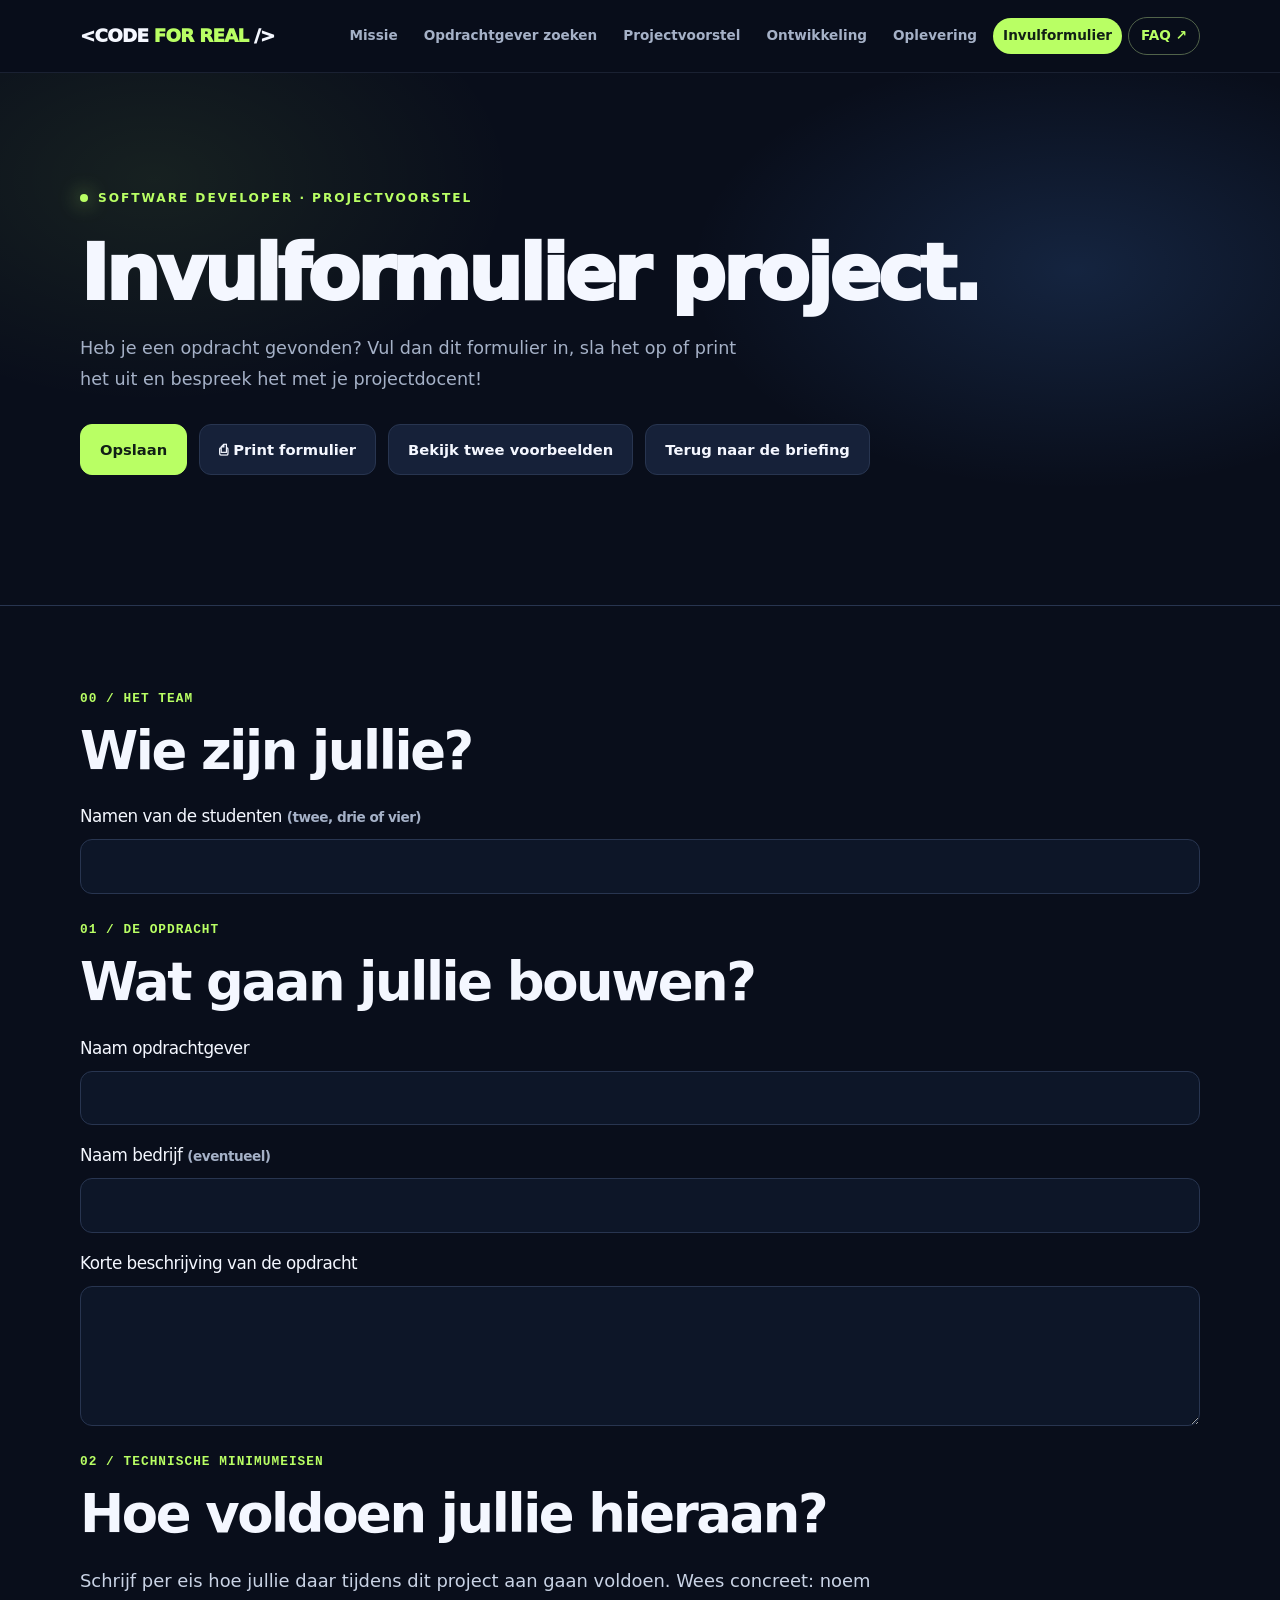
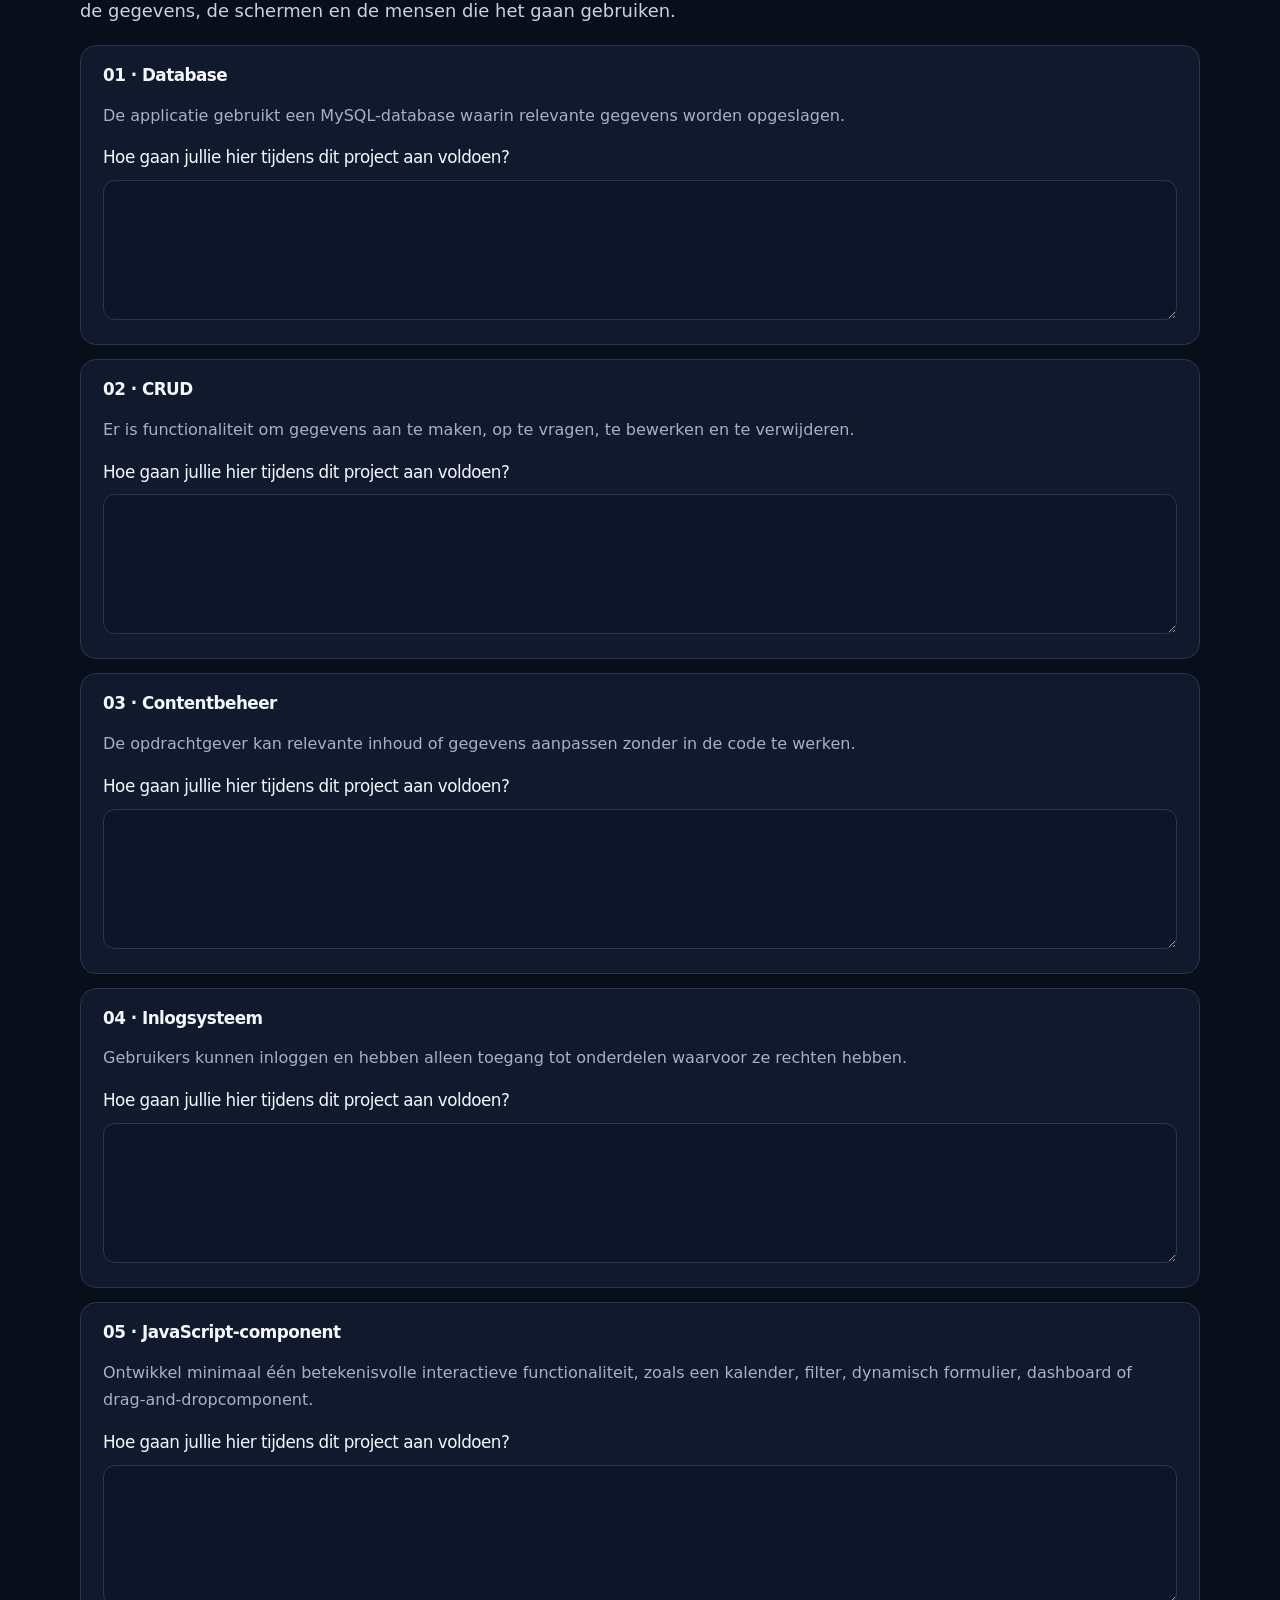
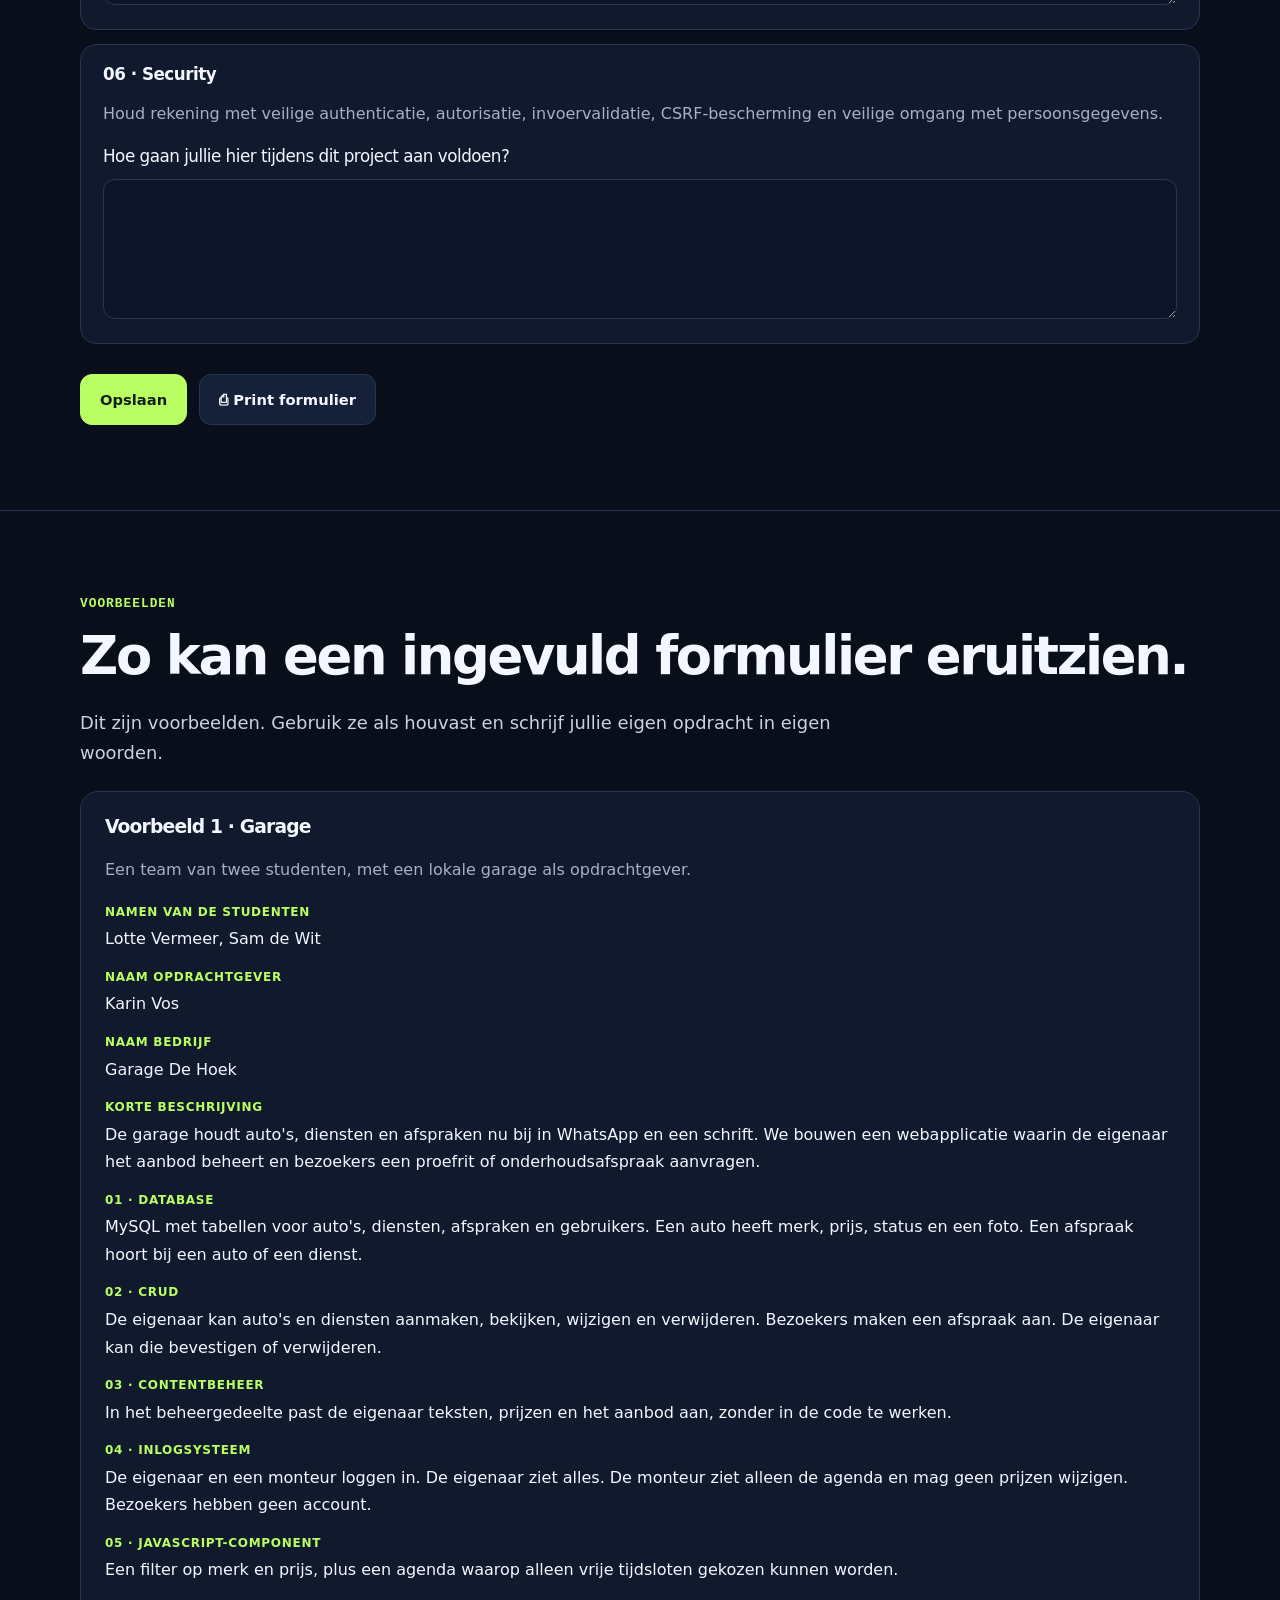
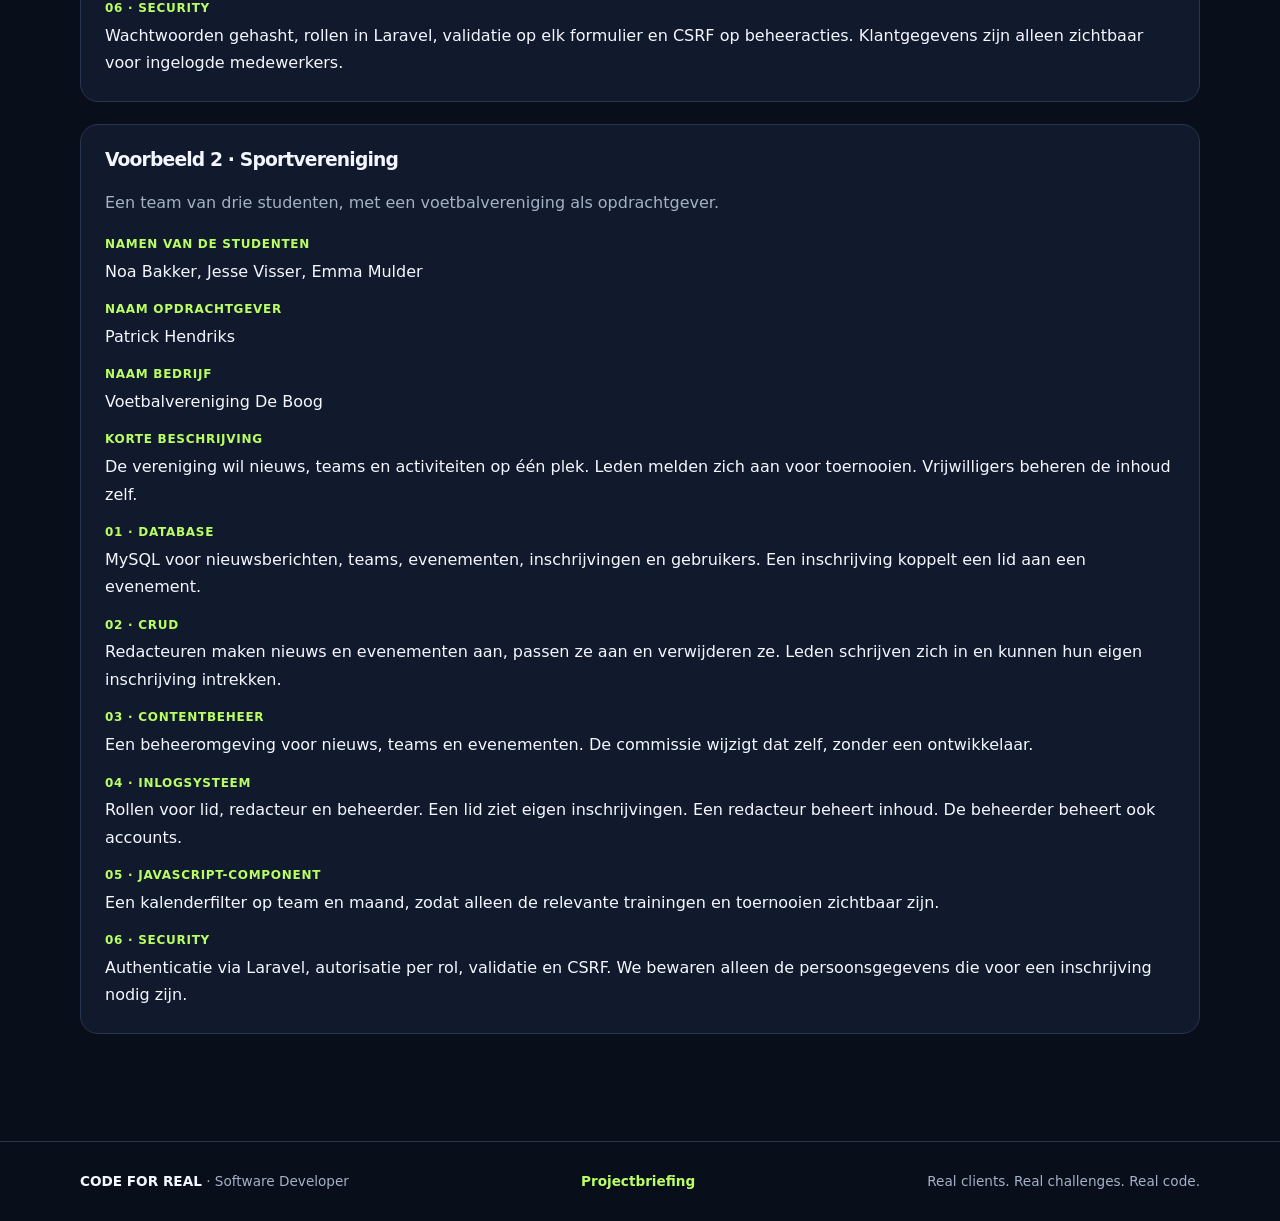
==== invulformulier.html @ 20a32e30 "first commit" ====
<!DOCTYPE html>
<html lang="nl">
<head>
  <meta charset="UTF-8">
  <meta name="viewport" content="width=device-width, initial-scale=1">
  <meta name="theme-color" content="#0a1020">
  <meta name="description" content="Invulformulier project voor Code for Real. Beschrijf de opdracht en hoe je aan de technische minimumeisen gaat voldoen.">
  <title>Invulformulier project — Challenge: Code For Real</title>
  <link rel="stylesheet" href="css/style.css">
  <script src="js/main.js" defer></script>
</head>
<body class="form-page">
  <header class="topbar">
    <div class="shell navrow">
      <a href="index.html" class="brand">&lt;CODE <span>FOR REAL</span> /&gt;</a>
      <nav class="nav" aria-label="Hoofdnavigatie">
        <a href="index.html#missie">Missie</a>
        <a href="index.html#zoeken">Opdrachtgever zoeken</a>
        <a href="index.html#pitch">Projectvoorstel</a>
        <a href="index.html#bouwen">Ontwikkeling</a>
        <a href="index.html#oplevering">Oplevering</a>
        <a href="invulformulier.html" aria-current="page">Invulformulier</a>
        <a class="nav-cta" href="index.html#faq">FAQ ↗</a>
      </nav>
    </div>
  </header>

  <section class="hero" id="top">
    <div class="shell">
      <div class="eyebrow"><span class="dot"></span> Software Developer · Projectvoorstel</div>
      <h1 class="form-title">Invulformulier project.</h1>
      <p class="lead">Heb je een opdracht gevonden? Vul dan dit formulier in, sla het op of print het uit en bespreek het met je projectdocent!</p>
      <div class="hero-actions">
        <button class="btn primary" type="submit" form="project-form">Opslaan</button>
        <button class="btn" type="button" data-print-form>⎙ Print formulier</button>
        <a class="btn" href="#voorbeelden">Bekijk twee voorbeelden</a>
        <a class="btn" href="index.html#bouwen">Terug naar de briefing</a>
      </div>
      <p class="save-status" id="save-status" role="status"></p>
    </div>
  </section>

  <main>
    <section>
      <div class="shell">
        <form id="project-form">
          <div class="section-num">00 / Het team</div>
          <h2 class="section-title">Wie zijn jullie?</h2>
          <div class="field">
            <label for="studenten">Namen van de studenten <span class="optional">(twee, drie of vier)</span></label>
            <input id="studenten" name="studenten" type="text" autocomplete="off">
          </div>

          <div class="form-block">
          <div class="section-num">01 / De opdracht</div>
          <h2 class="section-title">Wat gaan jullie bouwen?</h2>

          <div class="field">
            <label for="opdrachtgever">Naam opdrachtgever</label>
            <input id="opdrachtgever" name="opdrachtgever" type="text" autocomplete="name">
          </div>

          <div class="field">
            <label for="bedrijf">Naam bedrijf <span class="optional">(eventueel)</span></label>
            <input id="bedrijf" name="bedrijf" type="text" autocomplete="organization">
          </div>

          <div class="field">
            <label for="beschrijving">Korte beschrijving van de opdracht</label>
            <textarea id="beschrijving" name="beschrijving"></textarea>
          </div>

          </div>

          <div class="form-block">
            <div class="section-num">02 / Technische minimumeisen</div>
            <h2 class="section-title">Hoe voldoen jullie hieraan?</h2>
            <p class="intro">Schrijf per eis hoe jullie daar tijdens dit project aan gaan voldoen. Wees concreet: noem de gegevens, de schermen en de mensen die het gaan gebruiken.</p>

            <article class="argument">
              <h3>01 · Database</h3>
              <p>De applicatie gebruikt een MySQL-database waarin relevante gegevens worden opgeslagen.</p>
              <div class="field">
                <label for="eis-database">Hoe gaan jullie hier tijdens dit project aan voldoen?</label>
                <textarea id="eis-database" name="eis-database"></textarea>
              </div>
            </article>

            <article class="argument">
              <h3>02 · CRUD</h3>
              <p>Er is functionaliteit om gegevens aan te maken, op te vragen, te bewerken en te verwijderen.</p>
              <div class="field">
                <label for="eis-crud">Hoe gaan jullie hier tijdens dit project aan voldoen?</label>
                <textarea id="eis-crud" name="eis-crud"></textarea>
              </div>
            </article>

            <article class="argument">
              <h3>03 · Contentbeheer</h3>
              <p>De opdrachtgever kan relevante inhoud of gegevens aanpassen zonder in de code te werken.</p>
              <div class="field">
                <label for="eis-content">Hoe gaan jullie hier tijdens dit project aan voldoen?</label>
                <textarea id="eis-content" name="eis-content"></textarea>
              </div>
            </article>

            <article class="argument">
              <h3>04 · Inlogsysteem</h3>
              <p>Gebruikers kunnen inloggen en hebben alleen toegang tot onderdelen waarvoor ze rechten hebben.</p>
              <div class="field">
                <label for="eis-login">Hoe gaan jullie hier tijdens dit project aan voldoen?</label>
                <textarea id="eis-login" name="eis-login"></textarea>
              </div>
            </article>

            <article class="argument">
              <h3>05 · JavaScript-component</h3>
              <p>Ontwikkel minimaal één betekenisvolle interactieve functionaliteit, zoals een kalender, filter, dynamisch formulier, dashboard of drag-and-dropcomponent.</p>
              <div class="field">
                <label for="eis-javascript">Hoe gaan jullie hier tijdens dit project aan voldoen?</label>
                <textarea id="eis-javascript" name="eis-javascript"></textarea>
              </div>
            </article>

            <article class="argument">
              <h3>06 · Security</h3>
              <p>Houd rekening met veilige authenticatie, autorisatie, invoervalidatie, CSRF-bescherming en veilige omgang met persoonsgegevens.</p>
              <div class="field">
                <label for="eis-security">Hoe gaan jullie hier tijdens dit project aan voldoen?</label>
                <textarea id="eis-security" name="eis-security"></textarea>
              </div>
            </article>
          </div>

          <div class="hero-actions">
            <button class="btn primary" type="submit">Opslaan</button>
            <button class="btn" type="button" data-print-form>⎙ Print formulier</button>
          </div>
        </form>
      </div>
    </section>

    <section class="examples" id="voorbeelden">
      <div class="shell">
        <div class="section-num">Voorbeelden</div>
        <h2 class="section-title">Zo kan een ingevuld formulier eruitzien.</h2>
        <p class="intro">Dit zijn voorbeelden. Gebruik ze als houvast en schrijf jullie eigen opdracht in eigen woorden.</p>

        <article class="example">
          <h3>Voorbeeld 1 · Garage</h3>
          <p class="example-note">Een team van twee studenten, met een lokale garage als opdrachtgever.</p>
          <dl class="filled">
            <div>
              <dt>Namen van de studenten</dt>
              <dd>Lotte Vermeer, Sam de Wit</dd>
            </div>
            <div>
              <dt>Naam opdrachtgever</dt>
              <dd>Karin Vos</dd>
            </div>
            <div>
              <dt>Naam bedrijf</dt>
              <dd>Garage De Hoek</dd>
            </div>
            <div>
              <dt>Korte beschrijving</dt>
              <dd>De garage houdt auto's, diensten en afspraken nu bij in WhatsApp en een schrift. We bouwen een webapplicatie waarin de eigenaar het aanbod beheert en bezoekers een proefrit of onderhoudsafspraak aanvragen.</dd>
            </div>
            <div>
              <dt>01 · Database</dt>
              <dd>MySQL met tabellen voor auto's, diensten, afspraken en gebruikers. Een auto heeft merk, prijs, status en een foto. Een afspraak hoort bij een auto of een dienst.</dd>
            </div>
            <div>
              <dt>02 · CRUD</dt>
              <dd>De eigenaar kan auto's en diensten aanmaken, bekijken, wijzigen en verwijderen. Bezoekers maken een afspraak aan. De eigenaar kan die bevestigen of verwijderen.</dd>
            </div>
            <div>
              <dt>03 · Contentbeheer</dt>
              <dd>In het beheergedeelte past de eigenaar teksten, prijzen en het aanbod aan, zonder in de code te werken.</dd>
            </div>
            <div>
              <dt>04 · Inlogsysteem</dt>
              <dd>De eigenaar en een monteur loggen in. De eigenaar ziet alles. De monteur ziet alleen de agenda en mag geen prijzen wijzigen. Bezoekers hebben geen account.</dd>
            </div>
            <div>
              <dt>05 · JavaScript-component</dt>
              <dd>Een filter op merk en prijs, plus een agenda waarop alleen vrije tijdsloten gekozen kunnen worden.</dd>
            </div>
            <div>
              <dt>06 · Security</dt>
              <dd>Wachtwoorden gehasht, rollen in Laravel, validatie op elk formulier en CSRF op beheeracties. Klantgegevens zijn alleen zichtbaar voor ingelogde medewerkers.</dd>
            </div>
          </dl>
        </article>

        <article class="example">
          <h3>Voorbeeld 2 · Sportvereniging</h3>
          <p class="example-note">Een team van drie studenten, met een voetbalvereniging als opdrachtgever.</p>
          <dl class="filled">
            <div>
              <dt>Namen van de studenten</dt>
              <dd>Noa Bakker, Jesse Visser, Emma Mulder</dd>
            </div>
            <div>
              <dt>Naam opdrachtgever</dt>
              <dd>Patrick Hendriks</dd>
            </div>
            <div>
              <dt>Naam bedrijf</dt>
              <dd>Voetbalvereniging De Boog</dd>
            </div>
            <div>
              <dt>Korte beschrijving</dt>
              <dd>De vereniging wil nieuws, teams en activiteiten op één plek. Leden melden zich aan voor toernooien. Vrijwilligers beheren de inhoud zelf.</dd>
            </div>
            <div>
              <dt>01 · Database</dt>
              <dd>MySQL voor nieuwsberichten, teams, evenementen, inschrijvingen en gebruikers. Een inschrijving koppelt een lid aan een evenement.</dd>
            </div>
            <div>
              <dt>02 · CRUD</dt>
              <dd>Redacteuren maken nieuws en evenementen aan, passen ze aan en verwijderen ze. Leden schrijven zich in en kunnen hun eigen inschrijving intrekken.</dd>
            </div>
            <div>
              <dt>03 · Contentbeheer</dt>
              <dd>Een beheeromgeving voor nieuws, teams en evenementen. De commissie wijzigt dat zelf, zonder een ontwikkelaar.</dd>
            </div>
            <div>
              <dt>04 · Inlogsysteem</dt>
              <dd>Rollen voor lid, redacteur en beheerder. Een lid ziet eigen inschrijvingen. Een redacteur beheert inhoud. De beheerder beheert ook accounts.</dd>
            </div>
            <div>
              <dt>05 · JavaScript-component</dt>
              <dd>Een kalenderfilter op team en maand, zodat alleen de relevante trainingen en toernooien zichtbaar zijn.</dd>
            </div>
            <div>
              <dt>06 · Security</dt>
              <dd>Authenticatie via Laravel, autorisatie per rol, validatie en CSRF. We bewaren alleen de persoonsgegevens die voor een inschrijving nodig zijn.</dd>
            </div>
          </dl>
        </article>
      </div>
    </section>
  </main>

  <footer class="footer">
    <div class="shell">
      <div><strong>CODE FOR REAL</strong> · Software Developer</div>
      <div><a href="index.html">Projectbriefing</a></div>
      <div>Real clients. Real challenges. Real code.</div>
    </div>
  </footer>
</body>
</html>
---- css/style.css ----
:root {
  color-scheme: dark;
  --bg: #090e1b;
  --panel: #111a2c;
  --panel2: #162139;
  --ink: #f4f7ff;
  --muted: #a5b1c7;
  --line: #283550;
  --accent: #b9ff64;
  --blue: #72baff;
  --radius: 20px;
  --width: 1120px;
}

* {
  box-sizing: border-box;
}

html {
  scroll-behavior: smooth;
  scroll-padding-top: 95px;
}

body {
  margin: 0;
  font-family: Inter, ui-sans-serif, system-ui, -apple-system, BlinkMacSystemFont, "Segoe UI", sans-serif;
  background: var(--bg);
  color: var(--ink);
  line-height: 1.72;
}

a {
  color: inherit;
}

button {
  font: inherit;
}

::selection {
  background: var(--accent);
  color: #09120c;
}

.shell {
  width: min(var(--width), calc(100% - 40px));
  margin: auto;
}

.topbar {
  position: sticky;
  top: 0;
  z-index: 20;
  background: rgba(9, 14, 27, .9);
  backdrop-filter: blur(18px);
  border-bottom: 1px solid rgba(150, 170, 210, .13);
}

.navrow {
  min-height: 72px;
  display: flex;
  align-items: center;
  justify-content: space-between;
  gap: 20px;
}

.brand {
  text-decoration: none;
  font-weight: 950;
  letter-spacing: -.04em;
  font-size: 1.14rem;
}

.brand span {
  color: var(--accent);
}

.nav {
  display: flex;
  gap: 6px;
  align-items: center;
  flex-wrap: wrap;
}

.nav a {
  text-decoration: none;
  color: var(--muted);
  font-size: .85rem;
  font-weight: 700;
  border-radius: 999px;
  padding: 6px 10px;
  transition: background .18s, color .18s;
}

.nav a:hover,
.nav a:focus-visible {
  color: var(--accent);
}

.nav a[aria-current="true"],
.nav a[aria-current="page"],
.nav a[aria-current="true"]:hover,
.nav a[aria-current="page"]:hover,
.nav a[aria-current="true"]:focus-visible,
.nav a[aria-current="page"]:focus-visible {
  background: var(--accent);
  color: #112016;
}

.nav .nav-cta {
  border: 1px solid #51634a;
  color: var(--accent);
  padding: 6px 12px;
}

.nav a.nav-cta[aria-current="true"],
.nav a.nav-cta[aria-current="true"]:hover,
.nav a.nav-cta[aria-current="true"]:focus-visible {
  border-color: var(--accent);
}

.hero {
  position: relative;
  isolation: isolate;
  overflow: hidden;
  padding: 110px 0 88px;
  border-bottom: 1px solid var(--line);
}

.hero:before {
  content: "";
  position: absolute;
  z-index: -1;
  inset: 0;
  background:
    radial-gradient(ellipse 40% 55% at 84% 37%, rgba(81, 152, 255, .16), transparent 75%),
    radial-gradient(ellipse 40% 60% at 12% 20%, rgba(185, 255, 100, .08), transparent 70%);
}

.hero-grid {
  display: grid;
  grid-template-columns: 1.2fr .8fr;
  gap: 55px;
  align-items: center;
}

.eyebrow {
  display: inline-flex;
  align-items: center;
  gap: 10px;
  color: var(--accent);
  font-size: .76rem;
  font-weight: 900;
  letter-spacing: .16em;
  text-transform: uppercase;
}

.dot {
  width: 8px;
  height: 8px;
  border-radius: 50%;
  background: var(--accent);
  box-shadow: 0 0 20px var(--accent);
}

h1,
h2,
h3,
p {
  margin-top: 0;
}

h1,
h2,
h3 {
  line-height: 1.13;
  letter-spacing: -.045em;
}

h1 {
  font-size: clamp(3.6rem, 8.6vw, 7.4rem);
  font-weight: 950;
  margin: 20px 0 16px;
}

h1 span {
  color: var(--accent);
}

h1 .challenge {
  display: block;
  color: var(--ink);
  font-size: .34em;
  letter-spacing: -.03em;
  margin-bottom: .12em;
}

.tagline {
  font-size: clamp(1.07rem, 2vw, 1.35rem);
  font-weight: 800;
  letter-spacing: -.02em;
}

.lead {
  color: var(--muted);
  font-size: 1.1rem;
  max-width: 670px;
}

.hero-actions {
  display: flex;
  gap: 12px;
  flex-wrap: wrap;
  margin-top: 30px;
}

.btn {
  display: inline-flex;
  gap: 10px;
  align-items: center;
  justify-content: center;
  border-radius: 12px;
  padding: 12px 19px;
  font-weight: 850;
  font-size: .92rem;
  text-decoration: none;
  cursor: pointer;
  transition: transform .18s, background .18s;
  border: 1px solid var(--line);
  background: var(--panel2);
  color: var(--ink);
}

.btn:hover {
  transform: translateY(-2px);
}

.btn.primary {
  background: var(--accent);
  color: #112016;
  border-color: var(--accent);
}

.terminal {
  background: #0b1524;
  border: 1px solid #344660;
  border-radius: 18px;
  box-shadow: 0 25px 90px #0005;
  overflow: hidden;
  transform: rotate(2deg);
}

.terminal-head {
  background: #18243a;
  border-bottom: 1px solid var(--line);
  padding: 13px 18px;
  display: flex;
  align-items: center;
  gap: 7px;
}

.terminal-head i {
  width: 10px;
  height: 10px;
  border-radius: 50%;
  background: #ff6d79;
}

.terminal-head i:nth-child(2) {
  background: #ffc568;
}

.terminal-head i:nth-child(3) {
  background: #85e59b;
}

.terminal-head span {
  margin-left: 12px;
  font: 12px ui-monospace, monospace;
  color: #aab8d2;
}

.terminal-body {
  font: clamp(12px, 1.4vw, 15px) / 1.9 ui-monospace, SFMono-Regular, Consolas, monospace;
  padding: 30px 24px 35px;
  white-space: normal;
}

.terminal-body .comment {
  color: #768ca9;
}

.terminal-body .key {
  color: #8ac4ff;
}

.terminal-body .value {
  color: var(--accent);
}

.terminal-body .indent {
  padding-left: 22px;
}

.terminal-body .cursor {
  display: inline-block;
  width: 10px;
  height: 18px;
  background: var(--accent);
  vertical-align: middle;
  animation: blink 1.2s steps(1) infinite;
}

@keyframes blink {
  50% {
    opacity: 0;
  }
}

.metrics {
  display: grid;
  grid-template-columns: repeat(4, 1fr);
  gap: 12px;
  margin-top: 45px;
}

.metric {
  border: 1px solid var(--line);
  background: rgba(18, 29, 47, .75);
  padding: 17px 18px;
  border-radius: 14px;
}

.metric strong {
  display: block;
  font-size: 1.6rem;
  line-height: 1.2;
  letter-spacing: -.04em;
}

.metric span {
  color: var(--muted);
  font-size: .78rem;
  font-weight: 700;
}

main section {
  padding: 85px 0;
  border-bottom: 1px solid var(--line);
}

.section-num {
  color: var(--accent);
  font: 800 .8rem ui-monospace, monospace;
  letter-spacing: .08em;
  text-transform: uppercase;
  margin-bottom: 15px;
}

.section-title {
  font-size: clamp(2rem, 4.2vw, 3.3rem);
  margin-bottom: 22px;
}

.intro {
  font-size: 1.12rem;
  max-width: 800px;
  color: #c9d3e5;
}

.highlight {
  font-weight: 800;
  color: var(--ink);
}

.prose {
  max-width: 850px;
}

.prose p {
  color: #c5cfe1;
}

.prose strong {
  color: #fff;
}

.subhead {
  font-size: 1.48rem;
  margin: 42px 0 17px;
}

.cards {
  display: grid;
  grid-template-columns: repeat(3, 1fr);
  gap: 16px;
  margin: 25px 0;
}

.card {
  border: 1px solid var(--line);
  background: linear-gradient(150deg, #17233a, #101929);
  border-radius: var(--radius);
  padding: 25px;
  min-width: 0;
}

.card .symbol {
  height: 44px;
  width: 44px;
  display: grid;
  place-items: center;
  border: 1px solid #3a523c;
  background: #1b3026;
  color: var(--accent);
  border-radius: 12px;
  font-size: 1.4rem;
  margin-bottom: 21px;
}

.card h3 {
  font-size: 1.2rem;
  margin-bottom: 10px;
}

.card p {
  color: var(--muted);
  font-size: .94rem;
  margin: 0;
}

.callout {
  border: 1px solid #4d6841;
  border-left: 4px solid var(--accent);
  border-radius: 12px;
  background: #18271e;
  padding: 20px 24px;
  margin: 26px 0;
  color: #e7f6df;
}

.callout strong {
  color: var(--accent);
}

.callout.blue {
  background: #14253a;
  border-color: #335677;
  border-left-color: var(--blue);
}

.callout.blue strong {
  color: var(--blue);
}

.checklist {
  list-style: none;
  padding: 0;
  margin: 20px 0;
  display: grid;
  grid-template-columns: repeat(2, 1fr);
  gap: 12px;
}

.checklist li {
  position: relative;
  background: #131d31;
  border: 1px solid var(--line);
  border-radius: 12px;
  padding: 13px 14px 13px 44px;
  color: #d8e1f0;
}

.checklist li:before {
  content: "✓";
  position: absolute;
  top: 12px;
  left: 16px;
  color: var(--accent);
  font-weight: 950;
}

.requirements {
  display: grid;
  grid-template-columns: repeat(2, 1fr);
  gap: 14px;
  margin: 25px 0;
}

.requirement {
  padding: 21px 23px;
  background: var(--panel);
  border: 1px solid var(--line);
  border-radius: 15px;
}

.requirement h3 {
  font-size: 1.03rem;
  margin-bottom: 8px;
  color: var(--accent);
}

.requirement p {
  font-size: .91rem;
  color: #c1cce0;
  margin: 0;
}

.steps {
  counter-reset: step;
  display: grid;
  gap: 12px;
  margin: 26px 0;
}

.step {
  display: grid;
  grid-template-columns: 44px 1fr;
  gap: 16px;
  align-items: start;
  background: var(--panel);
  border: 1px solid var(--line);
  border-radius: 14px;
  padding: 17px;
}

.step:before {
  counter-increment: step;
  content: counter(step, decimal-leading-zero);
  color: var(--accent);
  font-weight: 900;
  font-family: ui-monospace, monospace;
  padding-top: 3px;
}

.step p {
  margin: 0;
  color: #c9d2e4;
}

.step strong {
  color: #fff;
}

.timeline {
  display: grid;
  grid-template-columns: repeat(4, 1fr);
  gap: 14px;
  margin: 25px 0;
}

.week {
  background: var(--panel);
  border: 1px solid var(--line);
  border-radius: 16px;
  padding: 20px;
}

.week .num {
  color: var(--accent);
  font-size: .75rem;
  font-weight: 900;
  letter-spacing: .09em;
  text-transform: uppercase;
}

.week h3 {
  margin: 8px 0;
  font-size: 1rem;
}

.week p {
  color: var(--muted);
  font-size: .86rem;
  margin: 0;
}

.week.milestone {
  border-color: #637b53;
  background: linear-gradient(145deg, #203224, #111f23);
}

.faq {
  display: grid;
  gap: 10px;
  max-width: 900px;
}

.faq details {
  background: var(--panel);
  border: 1px solid var(--line);
  border-radius: 13px;
  overflow: hidden;
}

.faq summary {
  list-style: none;
  cursor: pointer;
  padding: 19px 24px;
  font-weight: 800;
  display: flex;
  justify-content: space-between;
  gap: 20px;
  align-items: center;
}

.faq summary::-webkit-details-marker {
  display: none;
}

.faq summary:after {
  content: "+";
  font-size: 1.45rem;
  font-weight: 500;
  color: var(--accent);
}

.faq details[open] summary:after {
  content: "−";
}

.faq details[open] summary {
  border-bottom: 1px solid var(--line);
}

.faq details p {
  padding: 18px 24px 22px;
  margin: 0;
  color: #c4cee1;
}

.faq details:focus-within {
  border-color: #688c4e;
}

.finish {
  background: radial-gradient(ellipse at 50% 0, rgba(173, 255, 90, .12), transparent 70%);
  text-align: center;
  padding: 95px 0 105px;
}

.finish .quote {
  font-size: clamp(2.1rem, 5vw, 4rem);
  font-weight: 950;
  letter-spacing: -.055em;
  line-height: 1.12;
  max-width: 850px;
  margin: 0 auto 25px;
}

.finish .quote span {
  color: var(--accent);
}

.finish p {
  max-width: 690px;
  color: #c4d0e2;
  margin: 0 auto 18px;
}

.footer {
  padding: 28px 0;
  color: var(--muted);
  font-size: .85rem;
}

.footer .shell {
  display: flex;
  justify-content: space-between;
  gap: 20px;
  flex-wrap: wrap;
}

.footer strong {
  color: var(--ink);
}

.footer a {
  color: var(--accent);
  font-weight: 700;
  text-decoration: none;
}

.footer a:hover,
.footer a:focus-visible {
  text-decoration: underline;
}

.prose a,
.intro a:not(.btn) {
  color: var(--accent);
  font-weight: 700;
}

.hero h1.statement {
  max-width: 14ch;
  font-size: clamp(3.2rem, 7vw, 6.2rem);
}

.mail {
  margin: 25px 0;
  border: 1px solid #344660;
  border-radius: 18px;
  background: #0b1524;
  overflow: hidden;
}

.mail-bar {
  display: flex;
  justify-content: space-between;
  align-items: center;
  gap: 16px;
  padding: 14px 18px;
  background: #18243a;
  border-bottom: 1px solid var(--line);
}

.mail-bar p {
  margin: 0;
  color: #aab8d2;
  font-size: .92rem;
}

.mail-bar strong {
  color: var(--ink);
}

.mail pre {
  margin: 0;
  padding: 22px 24px 26px;
  white-space: pre-wrap;
  font: .98rem/1.7 Inter, ui-sans-serif, system-ui, sans-serif;
  color: #d5deee;
}

.hero h1.form-title {
  max-width: 14em;
  font-size: clamp(2.7rem, 6vw, 4.8rem);
}

.form-block {
  margin-top: 28px;
}

.field {
  display: grid;
  gap: 8px;
  margin-bottom: 16px;
}

.field label,
.argument h3 {
  font-size: 1.05rem;
  letter-spacing: -.03em;
}

.optional {
  color: var(--muted);
  font-weight: 650;
  font-size: .85rem;
}

.field input,
.field textarea {
  width: 100%;
  border: 1px solid var(--line);
  background: #0d1628;
  color: var(--ink);
  border-radius: 12px;
  padding: 14px 16px;
  font: inherit;
  line-height: 1.55;
}

.field textarea {
  min-height: 140px;
  resize: vertical;
  field-sizing: content;
}

.field input:focus,
.field textarea:focus {
  outline: 2px solid var(--accent);
  outline-offset: 2px;
}

.argument {
  background: var(--panel);
  border: 1px solid var(--line);
  border-radius: 16px;
  padding: 20px 22px 8px;
  margin-bottom: 14px;
}

.argument p {
  color: var(--muted);
  margin-bottom: 14px;
}

.save-status {
  min-height: 1.6em;
  margin: 16px 0 0;
  color: var(--accent);
  font-weight: 750;
}

.example {
  border: 1px solid var(--line);
  background: var(--panel);
  border-radius: 18px;
  padding: 24px 24px 8px;
  margin: 22px 0;
}

.example-note {
  color: var(--muted);
  margin-bottom: 18px;
}

.filled {
  display: grid;
  gap: 14px;
  margin: 0 0 16px;
}

.filled div {
  display: grid;
  gap: 3px;
}

.filled dt {
  color: var(--accent);
  font-size: .75rem;
  font-weight: 800;
  letter-spacing: .06em;
  text-transform: uppercase;
}

.filled dd {
  margin: 0;
}

@media (max-width: 900px) {
  .hero-grid {
    grid-template-columns: 1fr;
  }

  .terminal {
    max-width: 600px;
    transform: none;
  }

  .cards {
    grid-template-columns: repeat(2, 1fr);
  }

  .timeline {
    grid-template-columns: repeat(2, 1fr);
  }

  .nav {
    gap: 12px;
  }

  .nav a {
    font-size: .75rem;
  }
}

@media (max-width: 600px) {
  .shell {
    width: min(var(--width), calc(100% - 30px));
  }

  .navrow {
    min-height: 65px;
  }

  .nav {
    display: none;
  }

  .hero {
    padding: 65px 0;
  }

  .hero h1 {
    font-size: clamp(3.35rem, 14vw, 5.2rem);
  }

  .metrics,
  .cards,
  .requirements,
  .checklist,
  .timeline {
    grid-template-columns: 1fr;
  }

  .metrics {
    grid-template-columns: repeat(2, 1fr);
  }

  main section {
    padding: 64px 0;
  }

  .card {
    padding: 22px;
  }

  .terminal-body {
    padding: 22px 16px;
  }

  .finish {
    padding: 70px 0;
  }

  .mail-bar {
    flex-direction: column;
    align-items: flex-start;
  }

}

@media print {
  :root {
    color-scheme: light;
    --bg: #fff;
    --panel: #fff;
    --panel2: #f5f6f8;
    --ink: #111;
    --muted: #444;
    --line: #ddd;
    --accent: #235c10;
  }

  body {
    background: #fff;
    color: #111;
  }

  .topbar,
  .hero-actions,
  .terminal,
  .save-status {
    display: none;
  }

  .hero {
    padding: 35px 0;
  }

  .hero:before {
    display: none;
  }

  .hero-grid {
    display: block;
  }

  h1 {
    font-size: 48px;
  }

  main section {
    padding: 30px 0;
  }

  .card,
  .requirement,
  .week,
  .step,
  .metric,
  .faq details,
  .argument {
    background: #fff;
    break-inside: avoid;
  }

  .field input,
  .field textarea {
    background: #fff;
    color: #111;
    border-color: #bbb;
    overflow: visible;
  }

  .form-page .lead,
  .form-page .eyebrow,
  .form-page .section-num,
  .form-page .intro,
  .form-page .footer,
  .form-page .examples,
  .argument > p,
  .argument label {
    display: none !important;
  }

  .form-page .hero {
    padding: 0 0 4px;
    border-bottom: none;
  }

  .form-page h1.form-title {
    font-size: 28px;
    margin: 0 0 12px;
  }

  .form-page main section {
    padding: 0;
    border-bottom: none;
  }

  .form-page .section-title {
    font-size: 16px;
    margin: 18px 0 8px;
  }

  .form-page .form-block {
    margin-top: 8px;
  }

  .form-page .field {
    gap: 2px;
    margin-bottom: 12px;
  }

  .form-page .field label {
    font-size: 12px;
  }

  .form-page .field input,
  .form-page .field textarea {
    border: none;
    border-radius: 0;
    padding: 0 0 4px;
    min-height: 0;
    resize: none;
  }

  .form-page .argument {
    border: none;
    background: transparent;
    padding: 0;
    margin: 0 0 14px;
    break-inside: auto;
  }

  .form-page .argument h3 {
    font-size: 13px;
    margin: 0 0 2px;
  }

  .prose p,
  .intro,
  .step p,
  .card p,
  .requirement p,
  .week p,
  .faq details p,
  .finish p {
    color: #333;
  }

  .callout,
  .callout.blue,
  .mail,
  .mail-bar {
    background: #f4f6f1;
    color: #222;
  }

  .mail pre,
  .mail-bar p,
  .mail-bar strong {
    color: #222;
  }

  #copy-mail {
    display: none;
  }

  .faq details {
    display: block;
  }

  .faq details p {
    display: block !important;
  }

  .finish {
    padding: 35px 0;
  }

  .section-num,
  .eyebrow,
  .requirement h3,
  .week .num {
    color: #235c10;
  }
}

@media (prefers-reduced-motion: reduce) {
  html {
    scroll-behavior: auto;
  }

  .btn,
  .nav a {
    transition: none;
  }

  .cursor {
    animation: none;
  }
}
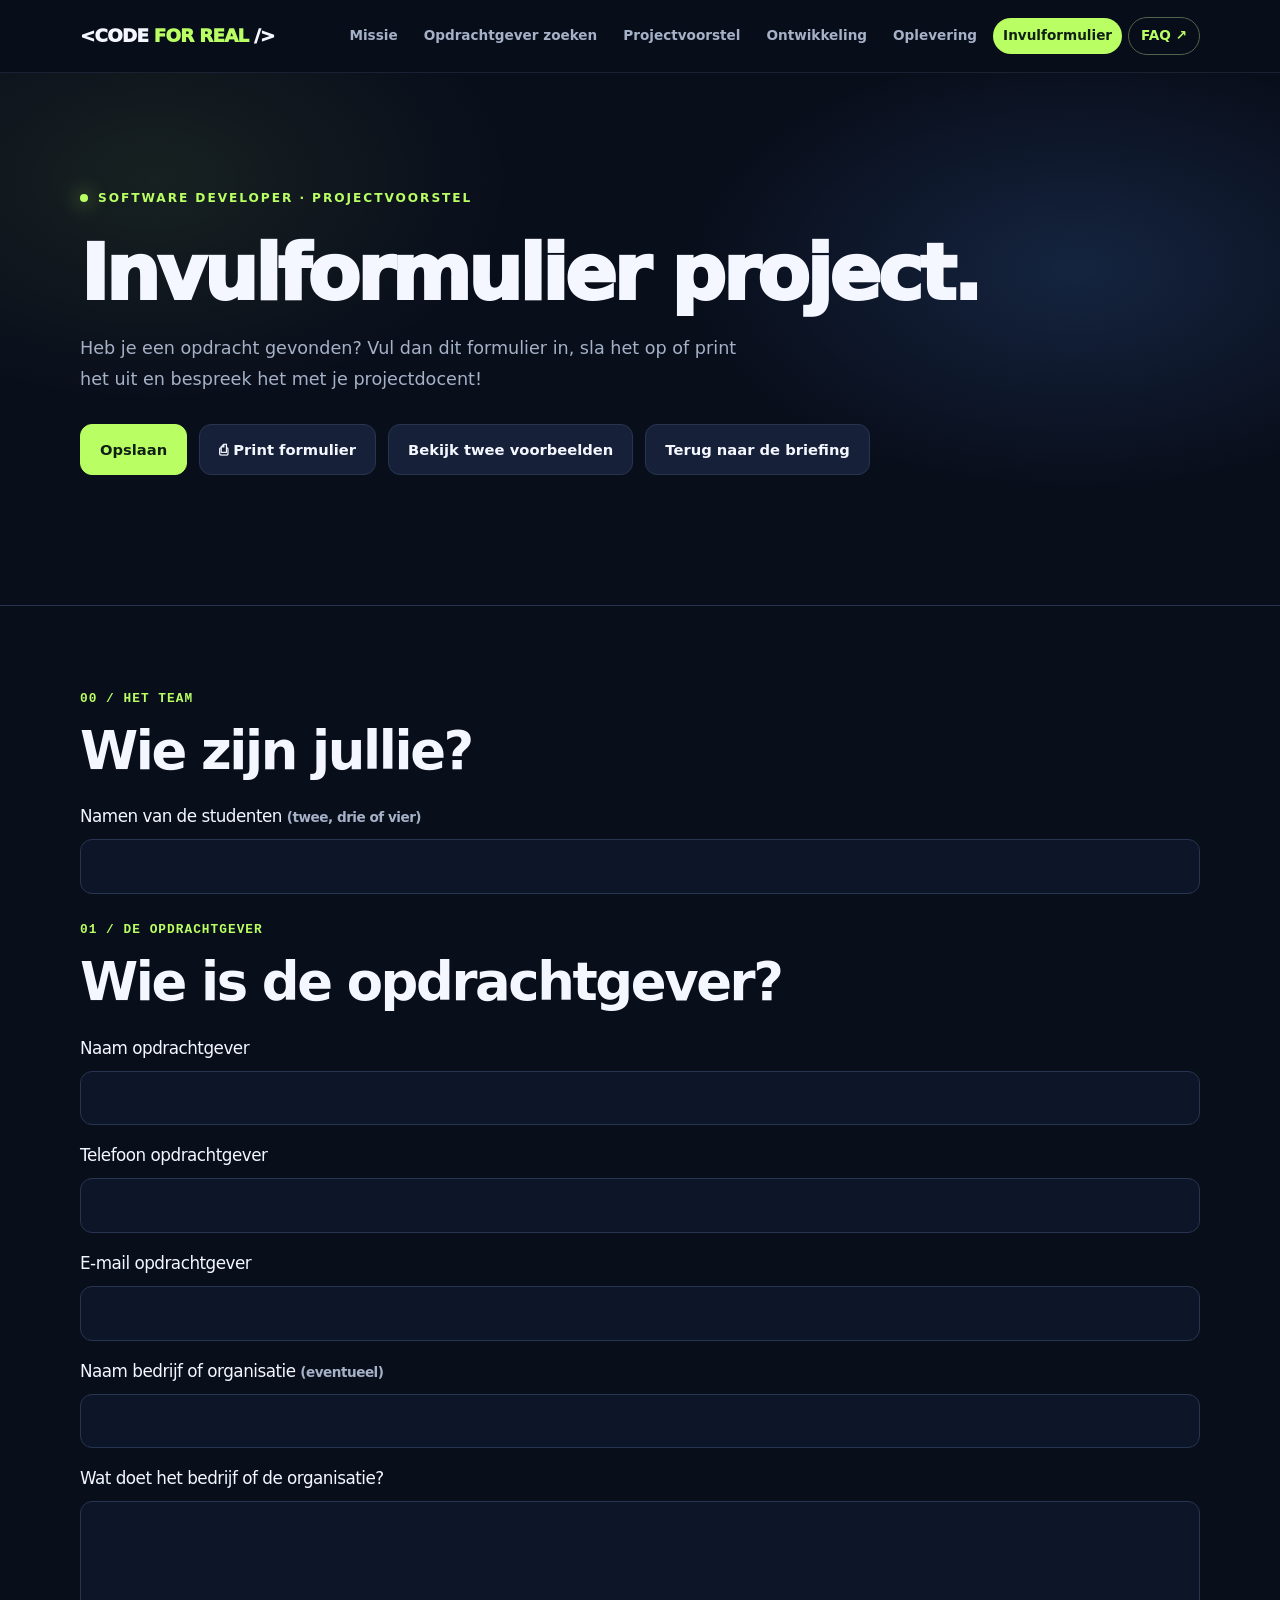
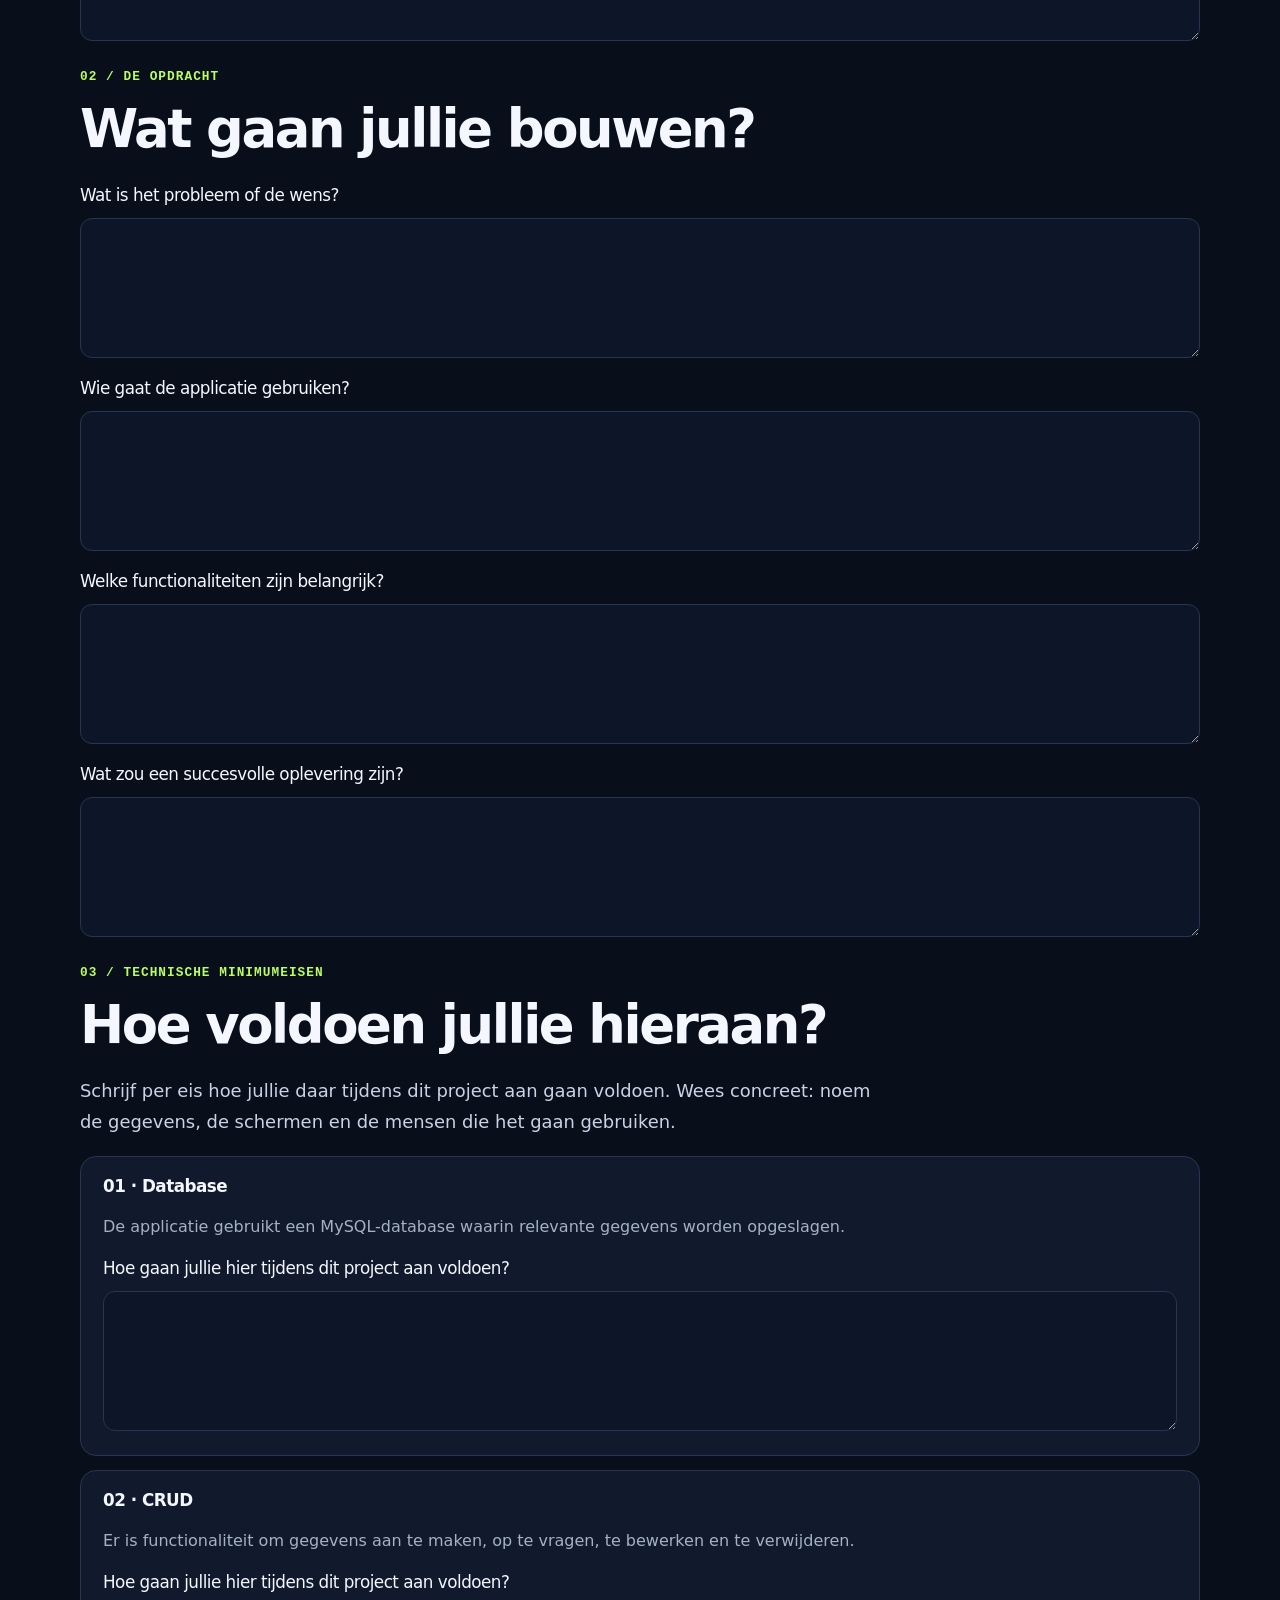
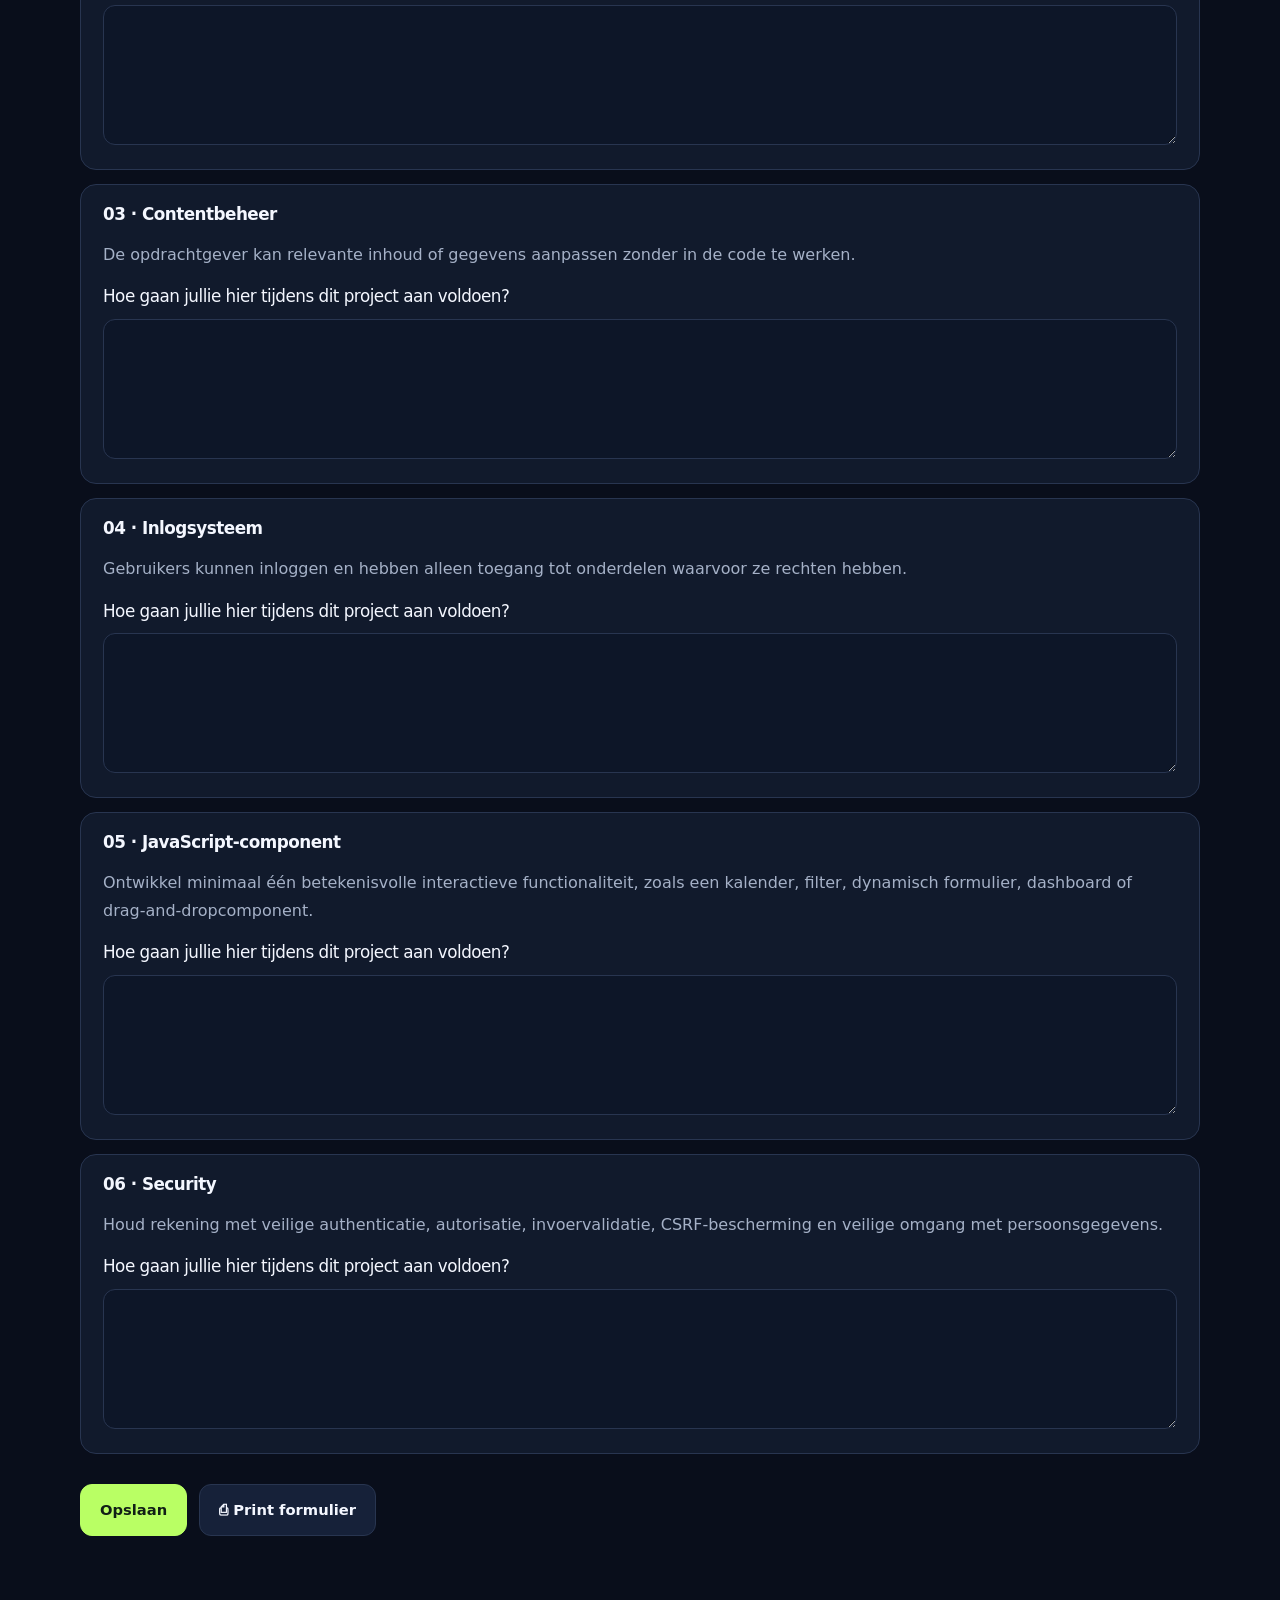
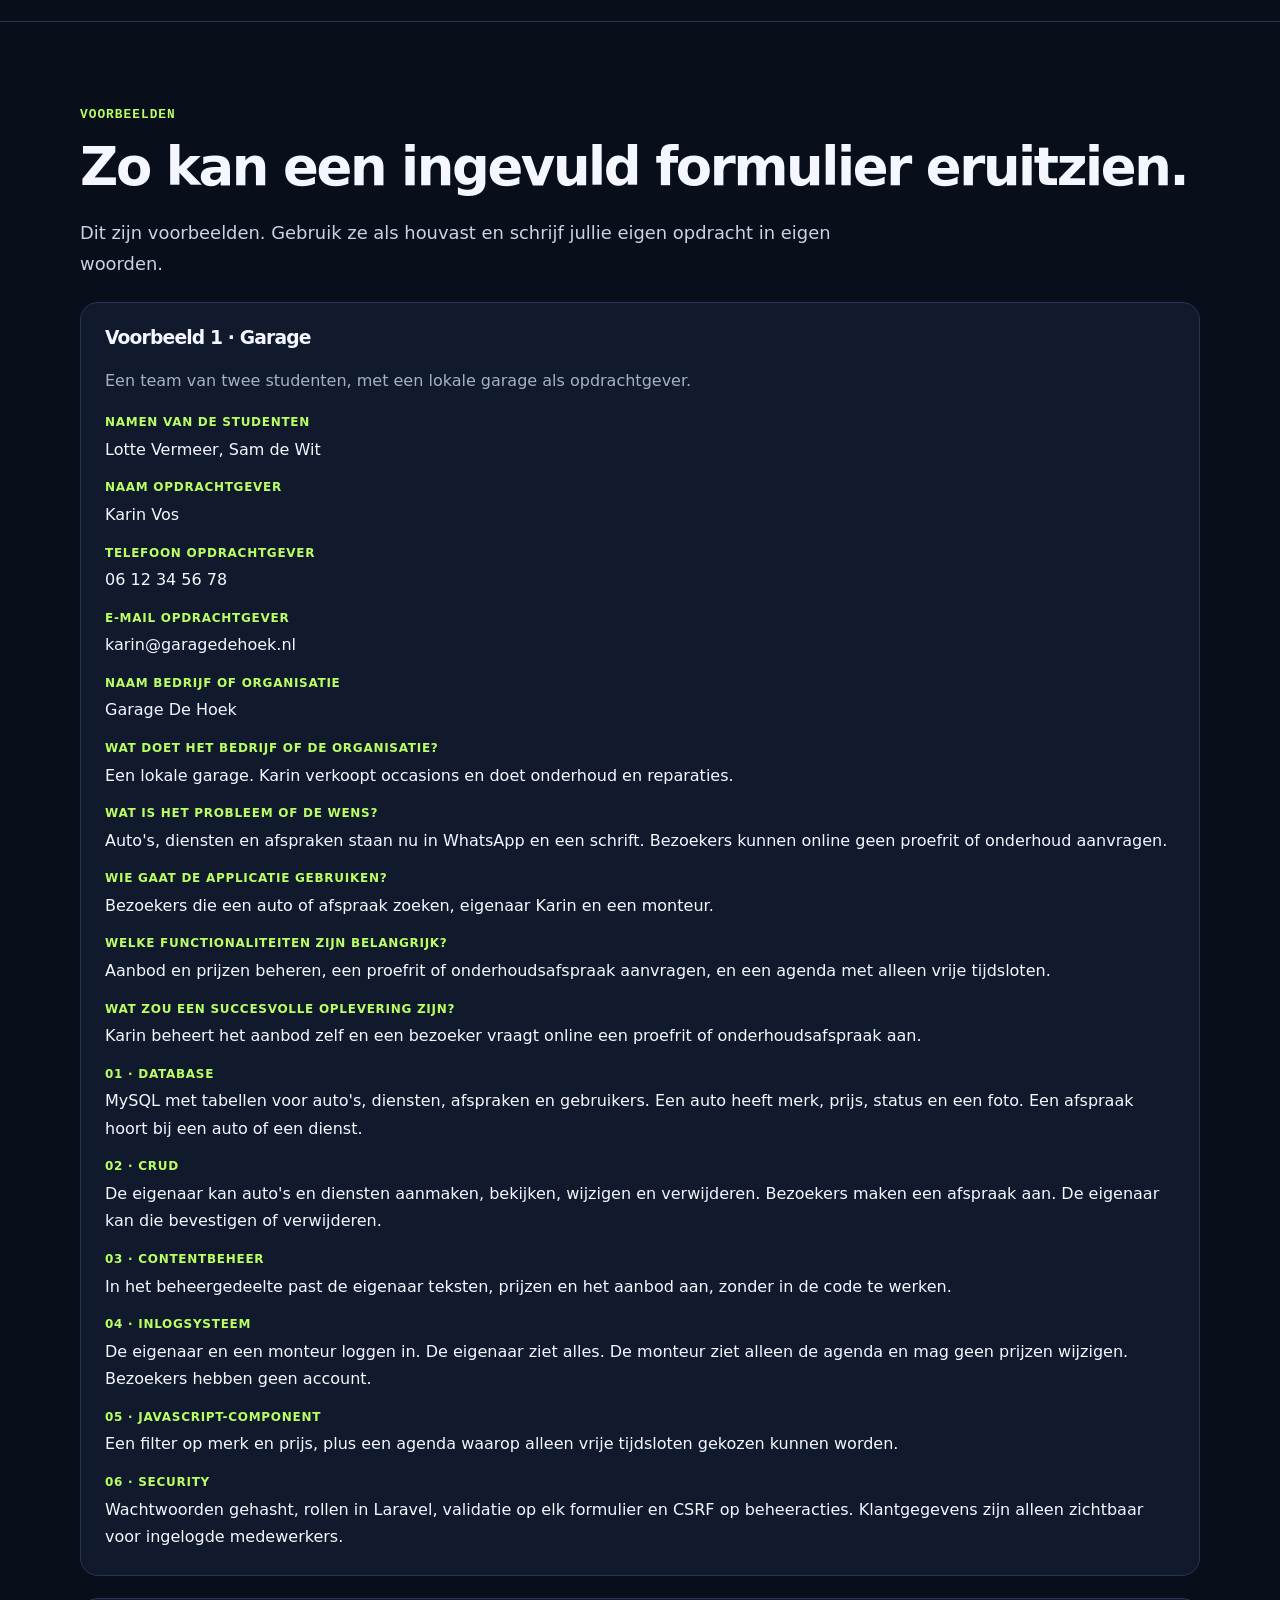
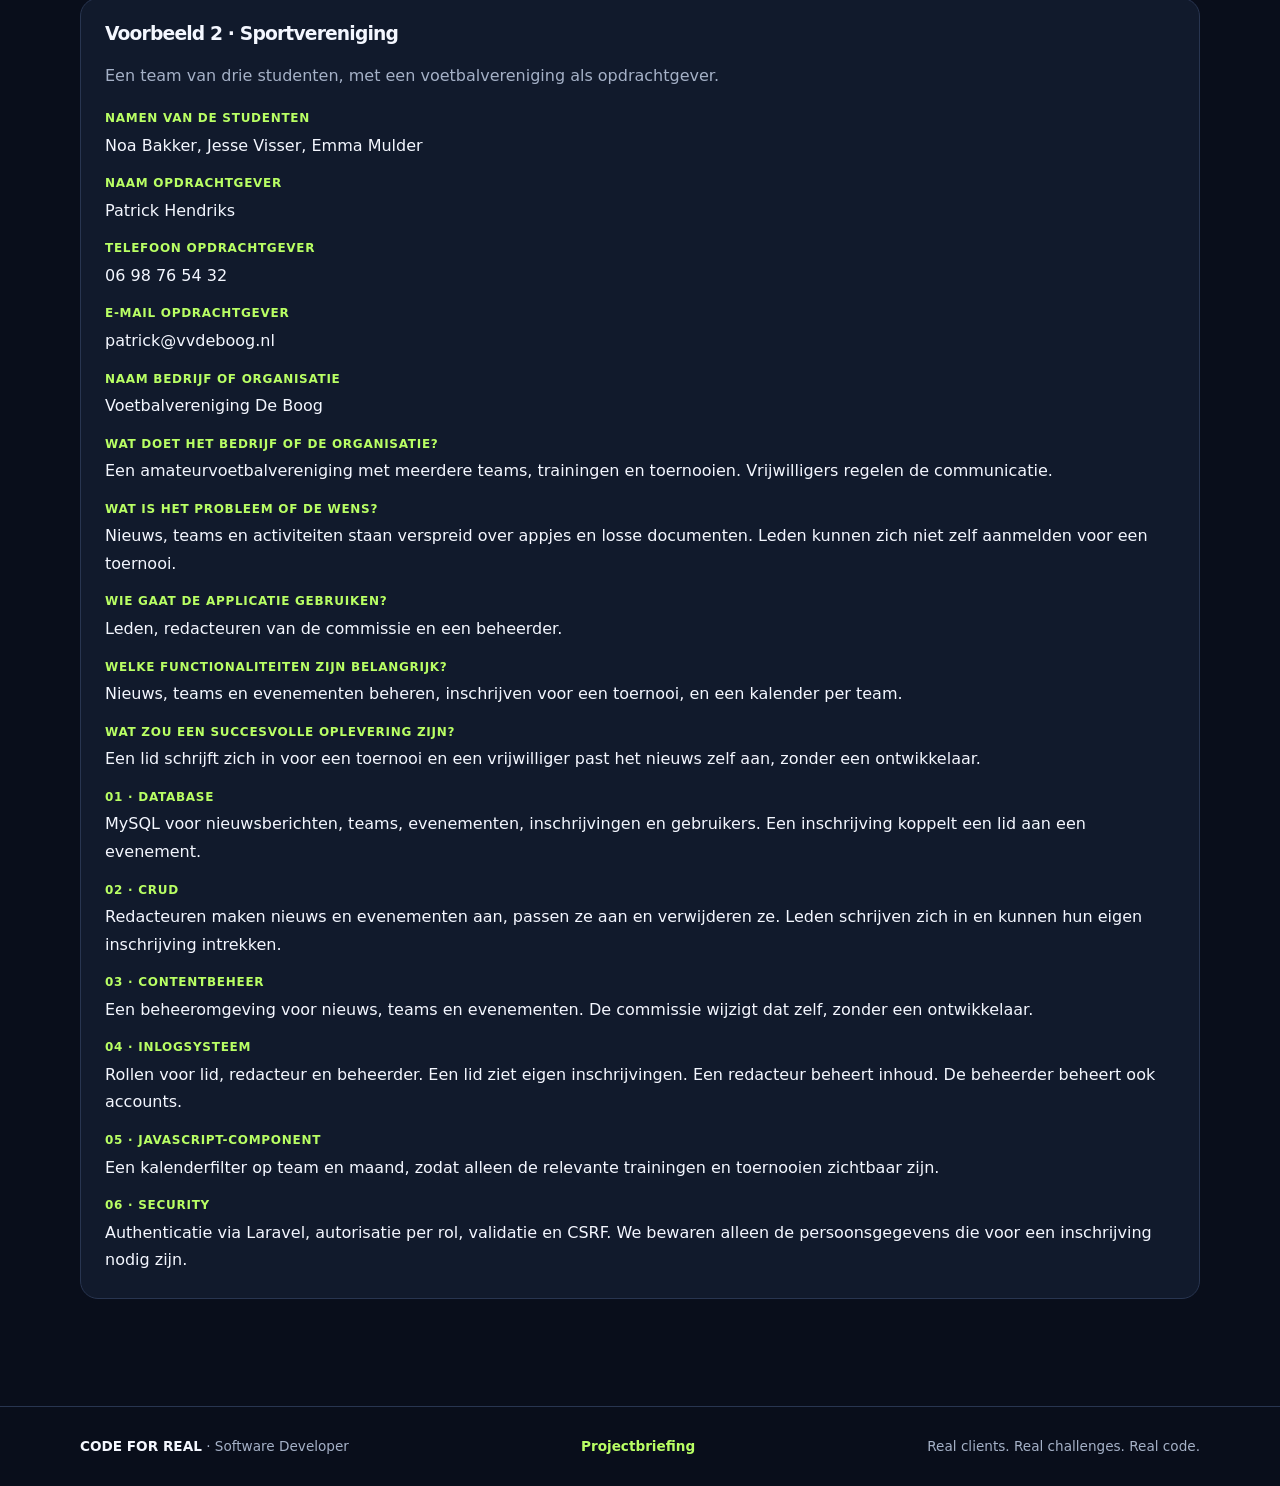
==== commit d294db77: "add extra questions to the form" ====
--- a/invulformulier.html
+++ b/invulformulier.html
@@ -52,28 +52,62 @@
           </div>
 
           <div class="form-block">
-          <div class="section-num">01 / De opdracht</div>
-          <h2 class="section-title">Wat gaan jullie bouwen?</h2>
-
-          <div class="field">
-            <label for="opdrachtgever">Naam opdrachtgever</label>
-            <input id="opdrachtgever" name="opdrachtgever" type="text" autocomplete="name">
-          </div>
-
-          <div class="field">
-            <label for="bedrijf">Naam bedrijf <span class="optional">(eventueel)</span></label>
-            <input id="bedrijf" name="bedrijf" type="text" autocomplete="organization">
-          </div>
-
-          <div class="field">
-            <label for="beschrijving">Korte beschrijving van de opdracht</label>
-            <textarea id="beschrijving" name="beschrijving"></textarea>
-          </div>
-
+            <div class="section-num">01 / De opdrachtgever</div>
+            <h2 class="section-title">Wie is de opdrachtgever?</h2>
+
+            <div class="field">
+              <label for="opdrachtgever">Naam opdrachtgever</label>
+              <input id="opdrachtgever" name="opdrachtgever" type="text" autocomplete="name">
+            </div>
+
+            <div class="field">
+              <label for="telefoon">Telefoon opdrachtgever</label>
+              <input id="telefoon" name="telefoon" type="tel" autocomplete="off" inputmode="tel">
+            </div>
+
+            <div class="field">
+              <label for="email">E-mail opdrachtgever</label>
+              <input id="email" name="email" type="email" autocomplete="off" inputmode="email">
+            </div>
+
+            <div class="field">
+              <label for="bedrijf">Naam bedrijf of organisatie <span class="optional">(eventueel)</span></label>
+              <input id="bedrijf" name="bedrijf" type="text" autocomplete="organization">
+            </div>
+
+            <div class="field">
+              <label for="organisatie">Wat doet het bedrijf of de organisatie?</label>
+              <textarea id="organisatie" name="organisatie"></textarea>
+            </div>
           </div>
 
           <div class="form-block">
-            <div class="section-num">02 / Technische minimumeisen</div>
+            <div class="section-num">02 / De opdracht</div>
+            <h2 class="section-title">Wat gaan jullie bouwen?</h2>
+
+            <div class="field">
+              <label for="probleem">Wat is het probleem of de wens?</label>
+              <textarea id="probleem" name="probleem"></textarea>
+            </div>
+
+            <div class="field">
+              <label for="gebruikers">Wie gaat de applicatie gebruiken?</label>
+              <textarea id="gebruikers" name="gebruikers"></textarea>
+            </div>
+
+            <div class="field">
+              <label for="functionaliteiten">Welke functionaliteiten zijn belangrijk?</label>
+              <textarea id="functionaliteiten" name="functionaliteiten"></textarea>
+            </div>
+
+            <div class="field">
+              <label for="geslaagd">Wat zou een succesvolle oplevering zijn?</label>
+              <textarea id="geslaagd" name="geslaagd"></textarea>
+            </div>
+          </div>
+
+          <div class="form-block">
+            <div class="section-num">03 / Technische minimumeisen</div>
             <h2 class="section-title">Hoe voldoen jullie hieraan?</h2>
             <p class="intro">Schrijf per eis hoe jullie daar tijdens dit project aan gaan voldoen. Wees concreet: noem de gegevens, de schermen en de mensen die het gaan gebruiken.</p>
 
@@ -159,12 +193,36 @@
               <dd>Karin Vos</dd>
             </div>
             <div>
-              <dt>Naam bedrijf</dt>
+              <dt>Telefoon opdrachtgever</dt>
+              <dd>06 12 34 56 78</dd>
+            </div>
+            <div>
+              <dt>E-mail opdrachtgever</dt>
+              <dd>karin@garagedehoek.nl</dd>
+            </div>
+            <div>
+              <dt>Naam bedrijf of organisatie</dt>
               <dd>Garage De Hoek</dd>
             </div>
             <div>
-              <dt>Korte beschrijving</dt>
-              <dd>De garage houdt auto's, diensten en afspraken nu bij in WhatsApp en een schrift. We bouwen een webapplicatie waarin de eigenaar het aanbod beheert en bezoekers een proefrit of onderhoudsafspraak aanvragen.</dd>
+              <dt>Wat doet het bedrijf of de organisatie?</dt>
+              <dd>Een lokale garage. Karin verkoopt occasions en doet onderhoud en reparaties.</dd>
+            </div>
+            <div>
+              <dt>Wat is het probleem of de wens?</dt>
+              <dd>Auto's, diensten en afspraken staan nu in WhatsApp en een schrift. Bezoekers kunnen online geen proefrit of onderhoud aanvragen.</dd>
+            </div>
+            <div>
+              <dt>Wie gaat de applicatie gebruiken?</dt>
+              <dd>Bezoekers die een auto of afspraak zoeken, eigenaar Karin en een monteur.</dd>
+            </div>
+            <div>
+              <dt>Welke functionaliteiten zijn belangrijk?</dt>
+              <dd>Aanbod en prijzen beheren, een proefrit of onderhoudsafspraak aanvragen, en een agenda met alleen vrije tijdsloten.</dd>
+            </div>
+            <div>
+              <dt>Wat zou een succesvolle oplevering zijn?</dt>
+              <dd>Karin beheert het aanbod zelf en een bezoeker vraagt online een proefrit of onderhoudsafspraak aan.</dd>
             </div>
             <div>
               <dt>01 · Database</dt>
@@ -206,12 +264,36 @@
               <dd>Patrick Hendriks</dd>
             </div>
             <div>
-              <dt>Naam bedrijf</dt>
+              <dt>Telefoon opdrachtgever</dt>
+              <dd>06 98 76 54 32</dd>
+            </div>
+            <div>
+              <dt>E-mail opdrachtgever</dt>
+              <dd>patrick@vvdeboog.nl</dd>
+            </div>
+            <div>
+              <dt>Naam bedrijf of organisatie</dt>
               <dd>Voetbalvereniging De Boog</dd>
             </div>
             <div>
-              <dt>Korte beschrijving</dt>
-              <dd>De vereniging wil nieuws, teams en activiteiten op één plek. Leden melden zich aan voor toernooien. Vrijwilligers beheren de inhoud zelf.</dd>
+              <dt>Wat doet het bedrijf of de organisatie?</dt>
+              <dd>Een amateurvoetbalvereniging met meerdere teams, trainingen en toernooien. Vrijwilligers regelen de communicatie.</dd>
+            </div>
+            <div>
+              <dt>Wat is het probleem of de wens?</dt>
+              <dd>Nieuws, teams en activiteiten staan verspreid over appjes en losse documenten. Leden kunnen zich niet zelf aanmelden voor een toernooi.</dd>
+            </div>
+            <div>
+              <dt>Wie gaat de applicatie gebruiken?</dt>
+              <dd>Leden, redacteuren van de commissie en een beheerder.</dd>
+            </div>
+            <div>
+              <dt>Welke functionaliteiten zijn belangrijk?</dt>
+              <dd>Nieuws, teams en evenementen beheren, inschrijven voor een toernooi, en een kalender per team.</dd>
+            </div>
+            <div>
+              <dt>Wat zou een succesvolle oplevering zijn?</dt>
+              <dd>Een lid schrijft zich in voor een toernooi en een vrijwilliger past het nieuws zelf aan, zonder een ontwikkelaar.</dd>
             </div>
             <div>
               <dt>01 · Database</dt>
